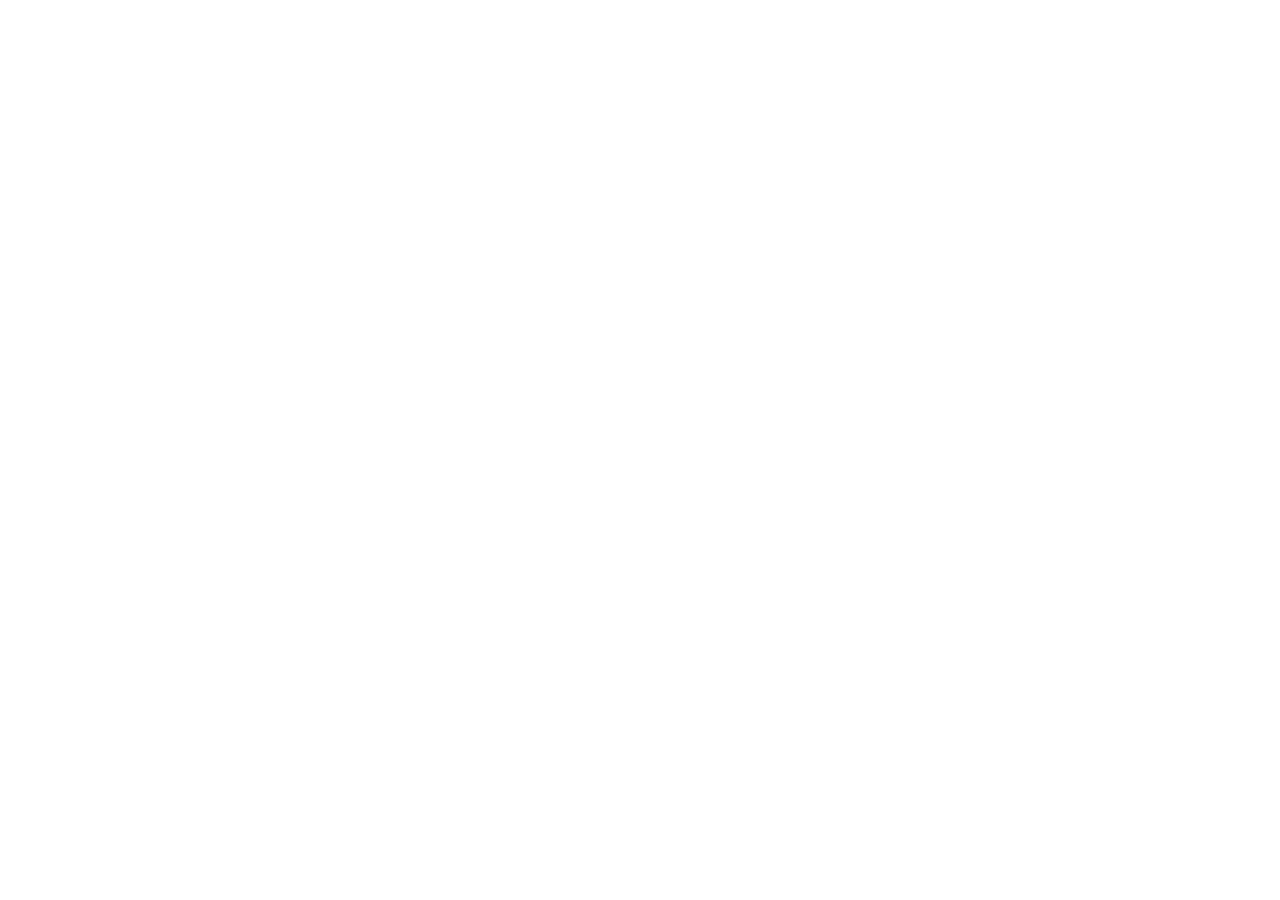
==== index.html @ 7e47c990 "vers initiala a proiectului" ====
<!doctype html>
<html lang="en">
  <head>
    <meta charset="UTF-8" />
    <link rel="icon" type="image/svg+xml" href="/vite.svg" />
    <meta name="viewport" content="width=device-width, initial-scale=1.0" />
    <title>Modern Coffee Shop Portfolio Website</title>
    <meta property="og:image" content="https://bolt.new/static/og_default.png">
    <meta name="twitter:card" content="summary_large_image">
    <meta name="twitter:image" content="https://bolt.new/static/og_default.png">
</head>
  <body>
    <div id="app"></div>
    <script type="module" src="/main.js"></script>
  </body>
</html>
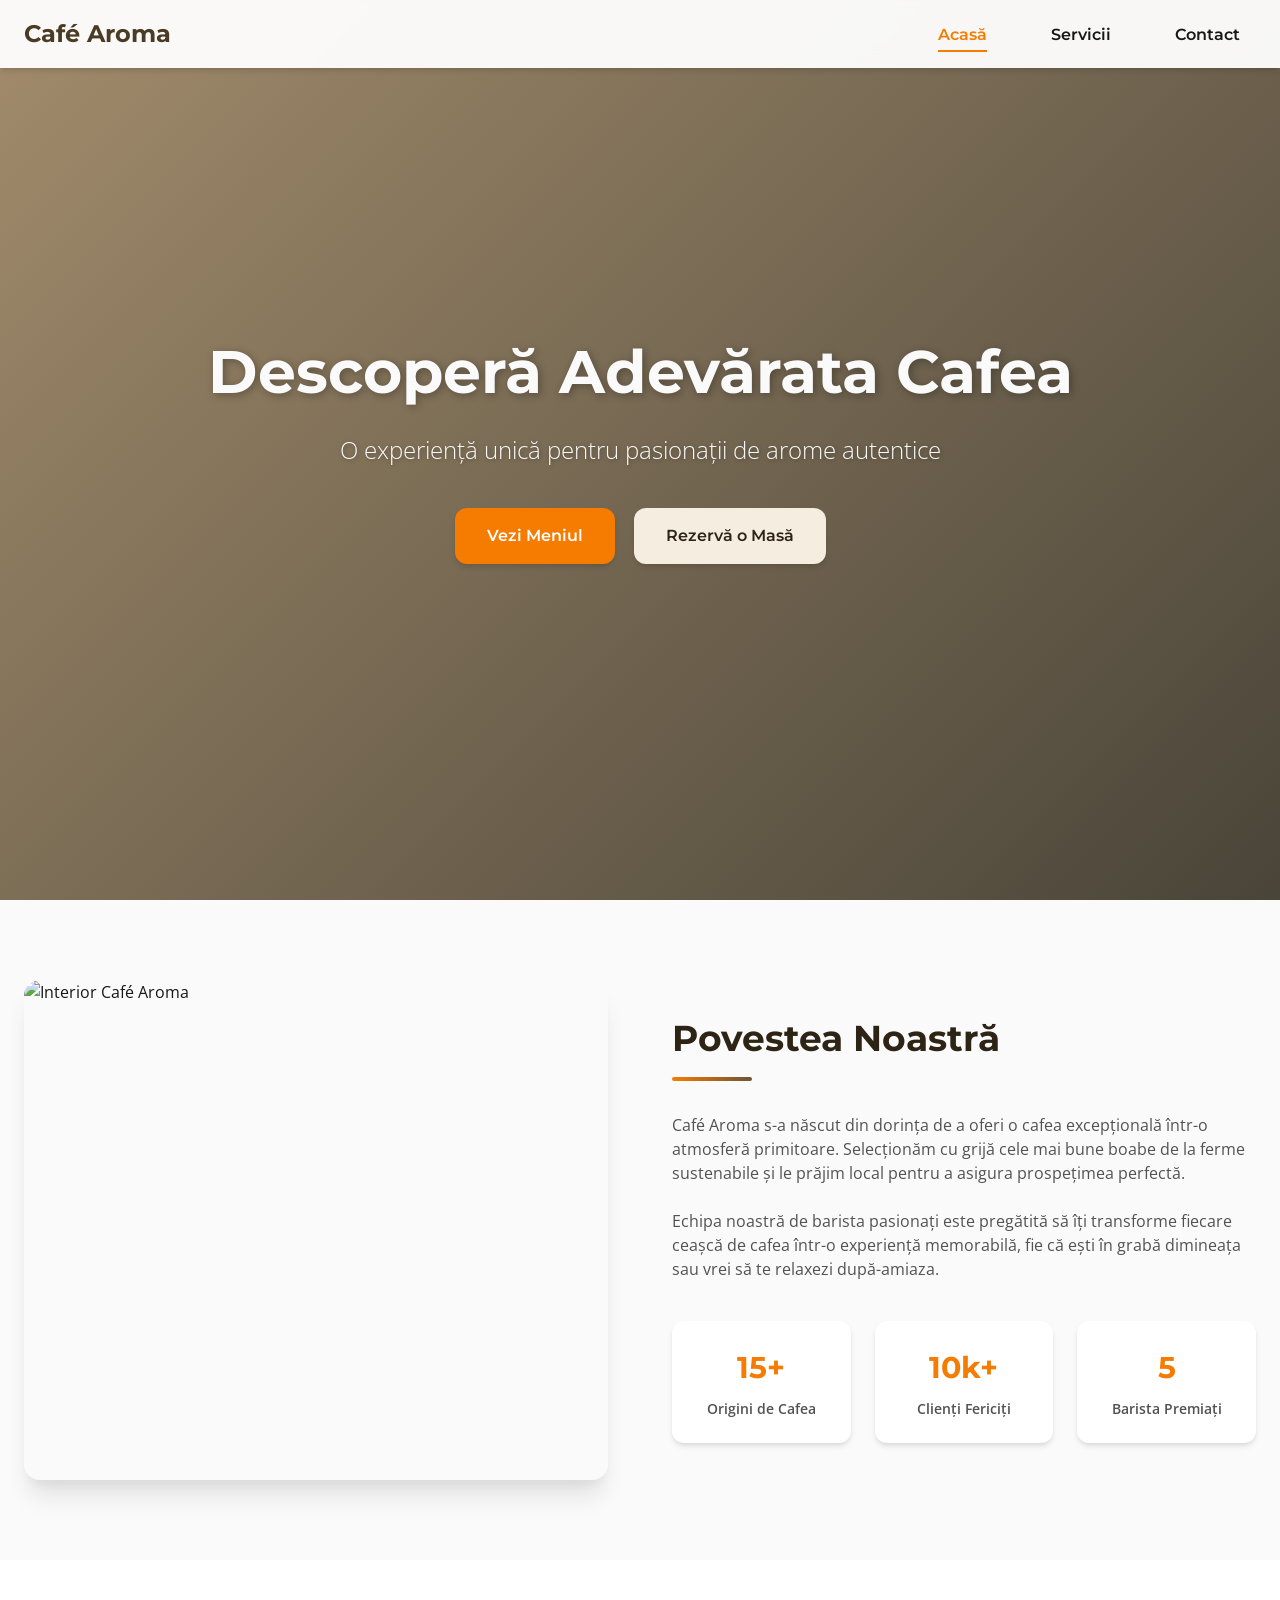
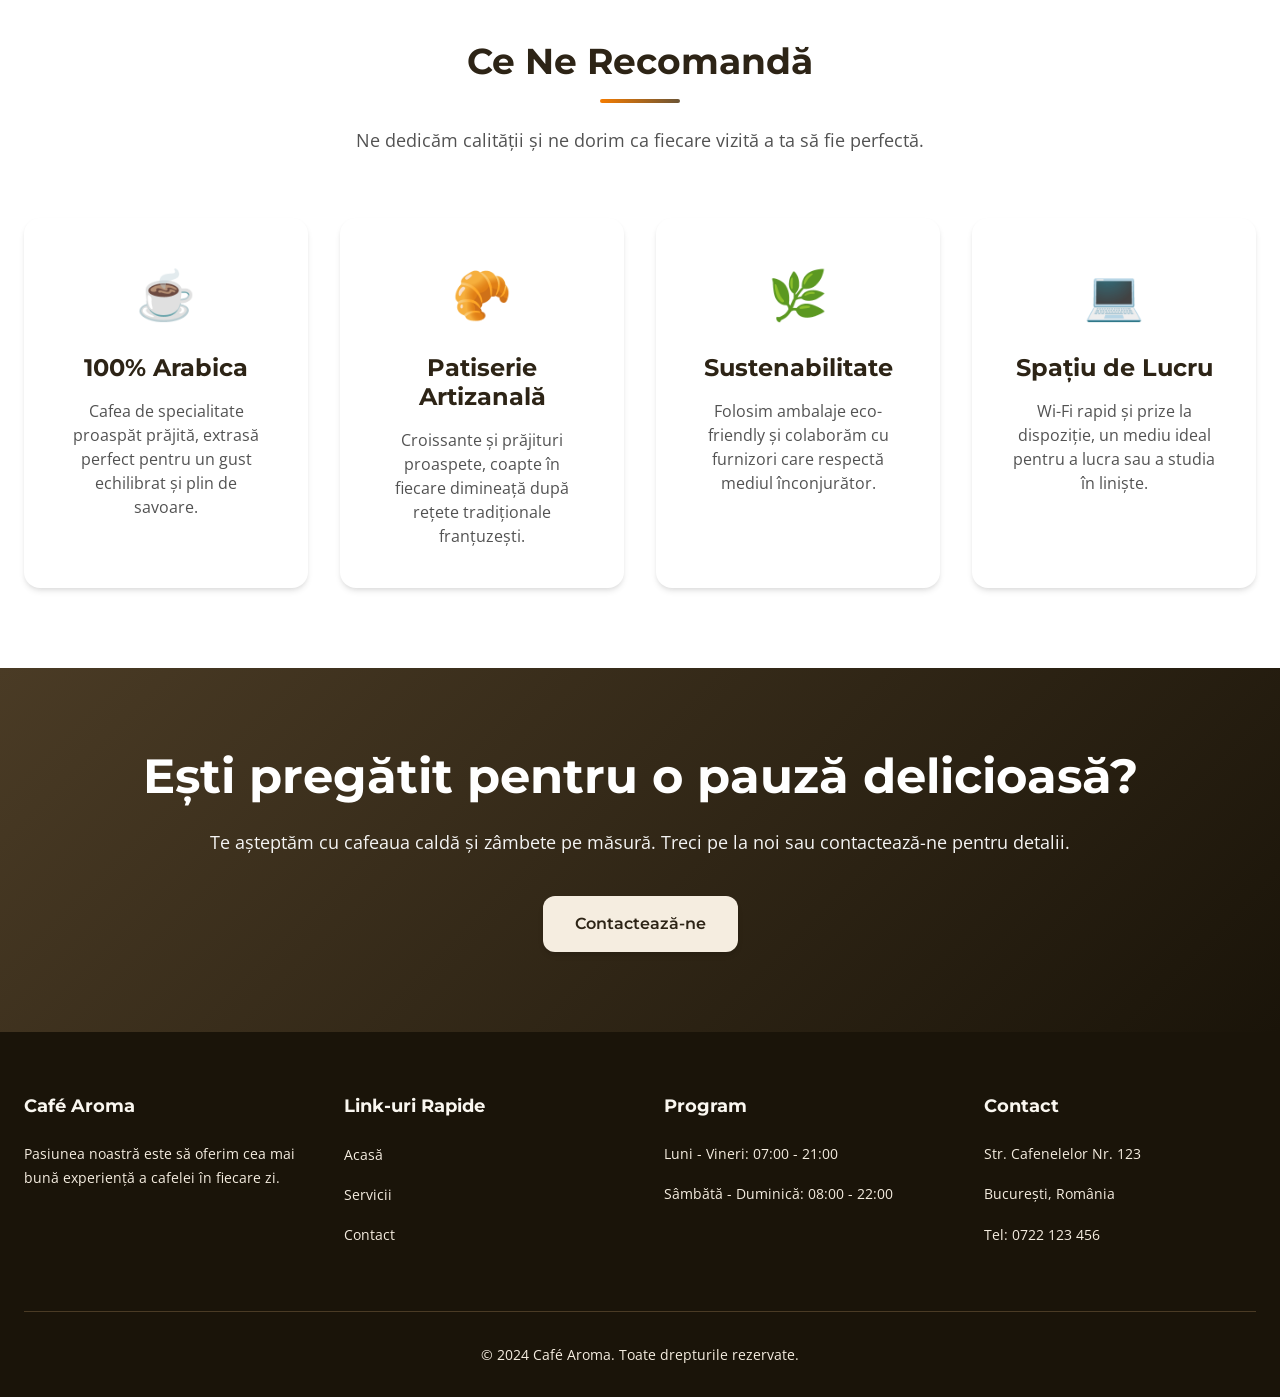
==== commit 54c153a0: "Update pages: use relative paths, add SVG icons Replace the previous index with a static Romanian ho" ====
--- a/index.html
+++ b/index.html
@@ -1,16 +1,176 @@
-<!doctype html>
-<html lang="en">
-  <head>
-    <meta charset="UTF-8" />
-    <link rel="icon" type="image/svg+xml" href="/vite.svg" />
-    <meta name="viewport" content="width=device-width, initial-scale=1.0" />
-    <title>Modern Coffee Shop Portfolio Website</title>
-    <meta property="og:image" content="https://bolt.new/static/og_default.png">
-    <meta name="twitter:card" content="summary_large_image">
-    <meta name="twitter:image" content="https://bolt.new/static/og_default.png">
+<!DOCTYPE html>
+<html lang="ro">
+<head>
+    <meta charset="UTF-8">
+    <meta name="viewport" content="width=device-width, initial-scale=1.0">
+    <meta name="description" content="Café Aroma - O experiență unică pentru pasionații de cafea de specialitate. Descoperă arome autentice într-o atmosferă relaxantă.">
+    <meta property="og:title" content="Acasă - Café Aroma">
+    <meta property="og:description" content="Descoperă cea mai bună cafea de specialitate la Café Aroma.">
+    <meta property="og:image" content="https://images.pexels.com/photos/302899/pexels-photo-302899.jpeg">
+    <meta property="og:type" content="website">
+
+    <title>Acasă - Café Aroma</title>
+
+    <link rel="preconnect" href="https://fonts.googleapis.com">
+    <link rel="preconnect" href="https://fonts.gstatic.com" crossorigin>
+    <link href="https://fonts.googleapis.com/css2?family=Montserrat:wght@400;600;700&family=Open+Sans:wght@300;400;600&display=swap" rel="stylesheet">
+
+    <link rel="stylesheet" href="./css/variables.css">
+    <link rel="stylesheet" href="./css/main.css">
+    <link rel="stylesheet" href="./css/responsive.css">
 </head>
-  <body>
-    <div id="app"></div>
-    <script type="module" src="/main.js"></script>
-  </body>
-</html>
+<body>
+    <nav class="navbar" id="navbar">
+        <div class="nav-container">
+            <a href="index.html" class="nav-logo">Café Aroma</a>
+
+            <button class="mobile-menu-toggle" id="mobileMenuToggle" aria-label="Toggle menu">
+                <span></span>
+                <span></span>
+                <span></span>
+            </button>
+
+            <ul class="nav-menu" id="navMenu">
+                <li class="nav-item">
+                    <a href="index.html" class="nav-link active">Acasă</a>
+                </li>
+                <li class="nav-item">
+                    <a href="services.html" class="nav-link">Servicii</a>
+                </li>
+                <li class="nav-item">
+                    <a href="contact.html" class="nav-link">Contact</a>
+                </li>
+            </ul>
+        </div>
+    </nav>
+
+    <div class="drawer-overlay" id="drawerOverlay"></div>
+
+    <section class="hero">
+        <div class="hero-overlay"></div>
+        <div class="hero-content">
+            <h1>Descoperă Adevărata Cafea</h1>
+            <p class="hero-subtitle">O experiență unică pentru pasionații de arome autentice</p>
+            <div>
+                <a href="services.html" class="btn btn-primary" style="margin-right: 15px;">Vezi Meniul</a>
+                <a href="contact.html" class="btn btn-secondary">Rezervă o Masă</a>
+            </div>
+        </div>
+    </section>
+
+    <section class="section about-section fade-in-element">
+        <div class="container">
+            <div class="about-grid">
+                <div class="about-image">
+                    <img src="https://images.pexels.com/photos/2059/restaurant-people-alcohol-bar.jpg" 
+                         alt="Interior Café Aroma" 
+                         loading="lazy">
+                </div>
+                <div class="about-content">
+                    <h2 style="color: var(--color-primary-800); margin-bottom: var(--spacing-2);">Povestea Noastră</h2>
+                    <div class="section-divider" style="margin: 0 0 var(--spacing-4) 0;"></div>
+                    <p>Café Aroma s-a născut din dorința de a oferi o cafea excepțională într-o atmosferă primitoare. Selecționăm cu grijă cele mai bune boabe de la ferme sustenabile și le prăjim local pentru a asigura prospețimea perfectă.</p>
+                    <p>Echipa noastră de barista pasionați este pregătită să îți transforme fiecare ceașcă de cafea într-o experiență memorabilă, fie că ești în grabă dimineața sau vrei să te relaxezi după-amiaza.</p>
+                    
+                    <div class="stats-grid">
+                        <div class="stat-item">
+                            <span class="stat-number">15+</span>
+                            <span class="stat-label">Origini de Cafea</span>
+                        </div>
+                        <div class="stat-item">
+                            <span class="stat-number">10k+</span>
+                            <span class="stat-label">Clienți Fericiți</span>
+                        </div>
+                        <div class="stat-item">
+                            <span class="stat-number">5</span>
+                            <span class="stat-label">Barista Premiați</span>
+                        </div>
+                    </div>
+                </div>
+            </div>
+        </div>
+    </section>
+
+    <section class="section fade-in-element">
+        <div class="container">
+            <div class="section-header">
+                <h2>Ce Ne Recomandă</h2>
+                <div class="section-divider"></div>
+                <p class="section-description">Ne dedicăm calității și ne dorim ca fiecare vizită a ta să fie perfectă.</p>
+            </div>
+
+            <div class="features-grid">
+                <div class="feature-card">
+                    <div class="feature-icon">☕</div>
+                    <h3>100% Arabica</h3>
+                    <p>Cafea de specialitate proaspăt prăjită, extrasă perfect pentru un gust echilibrat și plin de savoare.</p>
+                </div>
+                <div class="feature-card">
+                    <div class="feature-icon">🥐</div>
+                    <h3>Patiserie Artizanală</h3>
+                    <p>Croissante și prăjituri proaspete, coapte în fiecare dimineață după rețete tradiționale franțuzești.</p>
+                </div>
+                <div class="feature-card">
+                    <div class="feature-icon">🌿</div>
+                    <h3>Sustenabilitate</h3>
+                    <p>Folosim ambalaje eco-friendly și colaborăm cu furnizori care respectă mediul înconjurător.</p>
+                </div>
+                <div class="feature-card">
+                    <div class="feature-icon">💻</div>
+                    <h3>Spațiu de Lucru</h3>
+                    <p>Wi-Fi rapid și prize la dispoziție, un mediu ideal pentru a lucra sau a studia în liniște.</p>
+                </div>
+            </div>
+        </div>
+    </section>
+
+    <section class="section cta-section fade-in-element">
+        <div class="container">
+            <div class="cta-content">
+                <h2>Ești pregătit pentru o pauză delicioasă?</h2>
+                <p>Te așteptăm cu cafeaua caldă și zâmbete pe măsură. Treci pe la noi sau contactează-ne pentru detalii.</p>
+                <a href="contact.html" class="btn btn-secondary">Contactează-ne</a>
+            </div>
+        </div>
+    </section>
+
+    <footer class="footer">
+        <div class="container">
+            <div class="footer-grid">
+                <div class="footer-col">
+                    <h3>Café Aroma</h3>
+                    <p>Pasiunea noastră este să oferim cea mai bună experiență a cafelei în fiecare zi.</p>
+                </div>
+
+                <div class="footer-col">
+                    <h3>Link-uri Rapide</h3>
+                    <ul>
+                        <li><a href="index.html">Acasă</a></li>
+                        <li><a href="services.html">Servicii</a></li>
+                        <li><a href="contact.html">Contact</a></li>
+                    </ul>
+                </div>
+
+                <div class="footer-col">
+                    <h3>Program</h3>
+                    <p>Luni - Vineri: 07:00 - 21:00</p>
+                    <p>Sâmbătă - Duminică: 08:00 - 22:00</p>
+                </div>
+
+                <div class="footer-col">
+                    <h3>Contact</h3>
+                    <p>Str. Cafenelelor Nr. 123</p>
+                    <p>București, România</p>
+                    <p>Tel: 0722 123 456</p>
+                </div>
+            </div>
+
+            <div class="footer-bottom">
+                <p>&copy; 2024 Café Aroma. Toate drepturile rezervate.</p>
+            </div>
+        </div>
+    </footer>
+
+    <script src="./js/main.js"></script>
+</body>
+</html>
--- a/css/variables.css
+++ b/css/variables.css
@@ -0,0 +1,188 @@
+/* ===================================
+   CSS Variables - Design System
+   =================================== */
+
+:root {
+  /* Primary Color Ramp - Coffee Brown */
+  --color-primary-50: #faf8f5;
+  --color-primary-100: #f0ebe1;
+  --color-primary-200: #e0d4bc;
+  --color-primary-300: #d0bd97;
+  --color-primary-400: #b39968;
+  --color-primary-500: #8b6f47;
+  --color-primary-600: #6b5435;
+  --color-primary-700: #4a3b25;
+  --color-primary-800: #2d2416;
+  --color-primary-900: #1a1409;
+
+  /* Secondary Color Ramp - Cream */
+  --color-secondary-50: #fdfcfa;
+  --color-secondary-100: #faf7f0;
+  --color-secondary-200: #f5ede0;
+  --color-secondary-300: #ede3d1;
+  --color-secondary-400: #e3d5bc;
+  --color-secondary-500: #d4c1a0;
+  --color-secondary-600: #bfa880;
+  --color-secondary-700: #9d8762;
+  --color-secondary-800: #7a6749;
+  --color-secondary-900: #4d4230;
+
+  /* Accent Color Ramp - Warm Orange */
+  --color-accent-50: #fff8f0;
+  --color-accent-100: #ffefd9;
+  --color-accent-200: #ffd9a8;
+  --color-accent-300: #ffbc70;
+  --color-accent-400: #ff9e3d;
+  --color-accent-500: #f57c00;
+  --color-accent-600: #d66800;
+  --color-accent-700: #b35400;
+  --color-accent-800: #8a4100;
+  --color-accent-900: #5c2b00;
+
+  /* Success Color Ramp */
+  --color-success-50: #f0fdf4;
+  --color-success-100: #dcfce7;
+  --color-success-200: #bbf7d0;
+  --color-success-300: #86efac;
+  --color-success-400: #4ade80;
+  --color-success-500: #22c55e;
+  --color-success-600: #16a34a;
+  --color-success-700: #15803d;
+  --color-success-800: #166534;
+  --color-success-900: #14532d;
+
+  /* Warning Color Ramp */
+  --color-warning-50: #fffbeb;
+  --color-warning-100: #fef3c7;
+  --color-warning-200: #fde68a;
+  --color-warning-300: #fcd34d;
+  --color-warning-400: #fbbf24;
+  --color-warning-500: #f59e0b;
+  --color-warning-600: #d97706;
+  --color-warning-700: #b45309;
+  --color-warning-800: #92400e;
+  --color-warning-900: #78350f;
+
+  /* Error Color Ramp */
+  --color-error-50: #fef2f2;
+  --color-error-100: #fee2e2;
+  --color-error-200: #fecaca;
+  --color-error-300: #fca5a5;
+  --color-error-400: #f87171;
+  --color-error-500: #ef4444;
+  --color-error-600: #dc2626;
+  --color-error-700: #b91c1c;
+  --color-error-800: #991b1b;
+  --color-error-900: #7f1d1d;
+
+  /* Neutral Color Ramp */
+  --color-neutral-50: #fafafa;
+  --color-neutral-100: #f5f5f5;
+  --color-neutral-200: #e5e5e5;
+  --color-neutral-300: #d4d4d4;
+  --color-neutral-400: #a3a3a3;
+  --color-neutral-500: #737373;
+  --color-neutral-600: #525252;
+  --color-neutral-700: #404040;
+  --color-neutral-800: #262626;
+  --color-neutral-900: #171717;
+
+  /* Semantic Colors */
+  --color-text-primary: var(--color-neutral-900);
+  --color-text-secondary: var(--color-neutral-600);
+  --color-text-muted: var(--color-neutral-500);
+  --color-text-inverse: var(--color-neutral-50);
+
+  --color-bg-primary: #ffffff;
+  --color-bg-secondary: var(--color-neutral-50);
+  --color-bg-tertiary: var(--color-neutral-100);
+  --color-bg-dark: var(--color-primary-900);
+
+  --color-border-light: var(--color-neutral-200);
+  --color-border-medium: var(--color-neutral-300);
+  --color-border-dark: var(--color-neutral-400);
+
+  /* Typography */
+  --font-family-heading: 'Montserrat', -apple-system, BlinkMacSystemFont, 'Segoe UI', sans-serif;
+  --font-family-body: 'Open Sans', -apple-system, BlinkMacSystemFont, 'Segoe UI', sans-serif;
+
+  --font-size-xs: 0.75rem;      /* 12px */
+  --font-size-sm: 0.875rem;     /* 14px */
+  --font-size-base: 1rem;       /* 16px */
+  --font-size-lg: 1.125rem;     /* 18px */
+  --font-size-xl: 1.25rem;      /* 20px */
+  --font-size-2xl: 1.5rem;      /* 24px */
+  --font-size-3xl: 1.875rem;    /* 30px */
+  --font-size-4xl: 2.25rem;     /* 36px */
+  --font-size-5xl: 3rem;        /* 48px */
+  --font-size-6xl: 3.75rem;     /* 60px */
+
+  --font-weight-light: 300;
+  --font-weight-normal: 400;
+  --font-weight-semibold: 600;
+  --font-weight-bold: 700;
+
+  --line-height-tight: 1.2;
+  --line-height-heading: 1.2;
+  --line-height-body: 1.5;
+  --line-height-relaxed: 1.75;
+
+  /* Spacing System (8px base) */
+  --spacing-0: 0;
+  --spacing-1: 0.5rem;    /* 8px */
+  --spacing-2: 1rem;      /* 16px */
+  --spacing-3: 1.5rem;    /* 24px */
+  --spacing-4: 2rem;      /* 32px */
+  --spacing-5: 2.5rem;    /* 40px */
+  --spacing-6: 3rem;      /* 48px */
+  --spacing-7: 3.5rem;    /* 56px */
+  --spacing-8: 4rem;      /* 64px */
+  --spacing-9: 4.5rem;    /* 72px */
+  --spacing-10: 5rem;     /* 80px */
+  --spacing-12: 6rem;     /* 96px */
+  --spacing-16: 8rem;     /* 128px */
+  --spacing-20: 10rem;    /* 160px */
+
+  /* Border Radius */
+  --radius-sm: 0.25rem;   /* 4px */
+  --radius-md: 0.5rem;    /* 8px */
+  --radius-lg: 0.75rem;   /* 12px */
+  --radius-xl: 1rem;      /* 16px */
+  --radius-2xl: 1.5rem;   /* 24px */
+  --radius-full: 9999px;
+
+  /* Shadows */
+  --shadow-sm: 0 1px 2px 0 rgba(0, 0, 0, 0.05);
+  --shadow-md: 0 4px 6px -1px rgba(0, 0, 0, 0.1), 0 2px 4px -1px rgba(0, 0, 0, 0.06);
+  --shadow-lg: 0 10px 15px -3px rgba(0, 0, 0, 0.1), 0 4px 6px -2px rgba(0, 0, 0, 0.05);
+  --shadow-xl: 0 20px 25px -5px rgba(0, 0, 0, 0.1), 0 10px 10px -5px rgba(0, 0, 0, 0.04);
+  --shadow-2xl: 0 25px 50px -12px rgba(0, 0, 0, 0.25);
+
+  /* Transitions */
+  --transition-fast: 150ms ease-in-out;
+  --transition-base: 250ms ease-in-out;
+  --transition-slow: 350ms ease-in-out;
+
+  /* Z-Index Scale */
+  --z-index-dropdown: 1000;
+  --z-index-sticky: 1020;
+  --z-index-fixed: 1030;
+  --z-index-modal-backdrop: 1040;
+  --z-index-modal: 1050;
+  --z-index-popover: 1060;
+  --z-index-tooltip: 1070;
+
+  /* Container Max Widths */
+  --container-sm: 640px;
+  --container-md: 768px;
+  --container-lg: 1024px;
+  --container-xl: 1280px;
+  --container-2xl: 1536px;
+
+  /* Breakpoints (for reference in media queries) */
+  --breakpoint-sm: 640px;
+  --breakpoint-md: 768px;
+  --breakpoint-lg: 1024px;
+  --breakpoint-xl: 1280px;
+  --breakpoint-2xl: 1536px;
+}
--- a/css/main.css
+++ b/css/main.css
@@ -0,0 +1,943 @@
+/* ===================================
+   Main Stylesheet - Café Aroma
+   =================================== */
+
+/* Reset & Base Styles */
+* {
+  margin: 0;
+  padding: 0;
+  box-sizing: border-box;
+}
+
+html {
+  scroll-behavior: smooth;
+}
+
+body {
+  font-family: var(--font-family-body);
+  font-size: var(--font-size-base);
+  line-height: var(--line-height-body);
+  color: var(--color-text-primary);
+  background-color: var(--color-bg-primary);
+  -webkit-font-smoothing: antialiased;
+  -moz-osx-font-smoothing: grayscale;
+}
+
+/* Typography */
+h1, h2, h3, h4, h5, h6 {
+  font-family: var(--font-family-heading);
+  line-height: var(--line-height-heading);
+  font-weight: var(--font-weight-bold);
+  margin-bottom: var(--spacing-2);
+}
+
+h1 {
+  font-size: var(--font-size-5xl);
+}
+
+h2 {
+  font-size: var(--font-size-4xl);
+}
+
+h3 {
+  font-size: var(--font-size-2xl);
+}
+
+p {
+  margin-bottom: var(--spacing-2);
+}
+
+a {
+  color: var(--color-primary-600);
+  text-decoration: none;
+  transition: color var(--transition-base);
+}
+
+a:hover {
+  color: var(--color-primary-700);
+}
+
+img {
+  max-width: 100%;
+  height: auto;
+  display: block;
+}
+
+/* Container */
+.container {
+  width: 100%;
+  max-width: var(--container-xl);
+  margin: 0 auto;
+  padding: 0 var(--spacing-3);
+}
+
+/* Navigation */
+.navbar {
+  position: fixed;
+  top: 0;
+  left: 0;
+  right: 0;
+  background-color: rgba(255, 255, 255, 0.95);
+  backdrop-filter: blur(10px);
+  -webkit-backdrop-filter: blur(10px);
+  box-shadow: var(--shadow-md);
+  z-index: var(--z-index-sticky);
+  transition: all var(--transition-base);
+}
+
+.nav-container {
+  max-width: var(--container-xl);
+  margin: 0 auto;
+  padding: var(--spacing-2) var(--spacing-3);
+  display: flex;
+  justify-content: space-between;
+  align-items: center;
+}
+
+.nav-logo {
+  font-family: var(--font-family-heading);
+  font-size: var(--font-size-2xl);
+  font-weight: var(--font-weight-bold);
+  color: var(--color-primary-700);
+  transition: color var(--transition-base);
+}
+
+.nav-logo:hover {
+  color: var(--color-accent-500);
+}
+
+.nav-menu {
+  display: flex;
+  list-style: none;
+  gap: var(--spacing-4);
+  align-items: center;
+}
+
+.nav-link {
+  font-family: var(--font-family-heading);
+  font-weight: var(--font-weight-semibold);
+  font-size: var(--font-size-base);
+  color: var(--color-text-primary);
+  padding: var(--spacing-1) var(--spacing-2);
+  border-radius: var(--radius-md);
+  transition: all var(--transition-base);
+  position: relative;
+}
+
+.nav-link:hover {
+  color: var(--color-accent-500);
+  background-color: var(--color-secondary-100);
+}
+
+.nav-link.active {
+  color: var(--color-accent-500);
+}
+
+.nav-link.active::after {
+  content: '';
+  position: absolute;
+  bottom: 0;
+  left: var(--spacing-2);
+  right: var(--spacing-2);
+  height: 2px;
+  background-color: var(--color-accent-500);
+}
+
+/* Mobile Menu Toggle */
+.mobile-menu-toggle {
+  display: none;
+  flex-direction: column;
+  gap: 5px;
+  background: none;
+  border: none;
+  cursor: pointer;
+  padding: var(--spacing-1);
+  z-index: var(--z-index-modal);
+}
+
+.mobile-menu-toggle span {
+  display: block;
+  width: 25px;
+  height: 3px;
+  background-color: var(--color-primary-700);
+  border-radius: var(--radius-sm);
+  transition: all var(--transition-base);
+}
+
+.mobile-menu-toggle.active span:nth-child(1) {
+  transform: rotate(45deg) translate(8px, 8px);
+}
+
+.mobile-menu-toggle.active span:nth-child(2) {
+  opacity: 0;
+}
+
+.mobile-menu-toggle.active span:nth-child(3) {
+  transform: rotate(-45deg) translate(7px, -7px);
+}
+
+/* Drawer Overlay */
+.drawer-overlay {
+  position: fixed;
+  top: 0;
+  left: 0;
+  right: 0;
+  bottom: 0;
+  background-color: rgba(0, 0, 0, 0.5);
+  opacity: 0;
+  visibility: hidden;
+  transition: all var(--transition-base);
+  z-index: calc(var(--z-index-modal) - 1);
+}
+
+.drawer-overlay.active {
+  opacity: 1;
+  visibility: visible;
+}
+
+/* Hero Section */
+.hero {
+  position: relative;
+  height: 100vh;
+  min-height: 600px;
+  display: flex;
+  align-items: center;
+  justify-content: center;
+  background-image: url('https://images.pexels.com/photos/302899/pexels-photo-302899.jpeg');
+  background-size: cover;
+  background-position: center;
+  background-attachment: fixed;
+}
+
+.hero-overlay {
+  position: absolute;
+  top: 0;
+  left: 0;
+  right: 0;
+  bottom: 0;
+  background: linear-gradient(
+    135deg,
+    rgba(139, 111, 71, 0.8) 0%,
+    rgba(42, 36, 22, 0.85) 100%
+  );
+}
+
+.hero-content {
+  position: relative;
+  z-index: 1;
+  text-align: center;
+  color: var(--color-text-inverse);
+  padding: var(--spacing-3);
+  animation: fadeInUp 1s ease-out;
+}
+
+.hero-content h1 {
+  font-size: clamp(var(--font-size-4xl), 6vw, var(--font-size-6xl));
+  margin-bottom: var(--spacing-3);
+  text-shadow: 2px 2px 8px rgba(0, 0, 0, 0.3);
+}
+
+.hero-subtitle {
+  font-size: clamp(var(--font-size-lg), 2.5vw, var(--font-size-2xl));
+  font-weight: var(--font-weight-light);
+  margin-bottom: var(--spacing-5);
+  text-shadow: 1px 1px 4px rgba(0, 0, 0, 0.3);
+}
+
+/* Page Header (for Services & Contact pages) */
+.page-header {
+  position: relative;
+  height: 40vh;
+  min-height: 300px;
+  display: flex;
+  align-items: center;
+  justify-content: center;
+  background-image: url('https://images.pexels.com/photos/1251175/pexels-photo-1251175.jpeg');
+  background-size: cover;
+  background-position: center;
+  margin-top: 72px;
+}
+
+.page-header-overlay {
+  position: absolute;
+  top: 0;
+  left: 0;
+  right: 0;
+  bottom: 0;
+  background: linear-gradient(
+    135deg,
+    rgba(139, 111, 71, 0.85) 0%,
+    rgba(42, 36, 22, 0.9) 100%
+  );
+}
+
+.page-header-content {
+  position: relative;
+  z-index: 1;
+  text-align: center;
+  color: var(--color-text-inverse);
+  padding: var(--spacing-3);
+}
+
+.page-header-content h1 {
+  font-size: clamp(var(--font-size-3xl), 5vw, var(--font-size-5xl));
+  margin-bottom: var(--spacing-2);
+  text-shadow: 2px 2px 8px rgba(0, 0, 0, 0.3);
+}
+
+.page-header-content p {
+  font-size: var(--font-size-lg);
+  font-weight: var(--font-weight-light);
+  text-shadow: 1px 1px 4px rgba(0, 0, 0, 0.3);
+}
+
+/* Buttons */
+.btn {
+  display: inline-block;
+  padding: var(--spacing-2) var(--spacing-4);
+  font-family: var(--font-family-heading);
+  font-size: var(--font-size-base);
+  font-weight: var(--font-weight-semibold);
+  text-align: center;
+  text-decoration: none;
+  border: none;
+  border-radius: var(--radius-lg);
+  cursor: pointer;
+  transition: all var(--transition-base);
+  box-shadow: var(--shadow-md);
+}
+
+.btn-primary {
+  background-color: var(--color-accent-500);
+  color: white;
+}
+
+.btn-primary:hover {
+  background-color: var(--color-accent-600);
+  transform: translateY(-2px);
+  box-shadow: var(--shadow-lg);
+}
+
+.btn-secondary {
+  background-color: var(--color-secondary-200);
+  color: var(--color-primary-800);
+}
+
+.btn-secondary:hover {
+  background-color: var(--color-secondary-300);
+  transform: translateY(-2px);
+  box-shadow: var(--shadow-lg);
+}
+
+/* Section */
+.section {
+  padding: var(--spacing-10) 0;
+}
+
+.section-header {
+  text-align: center;
+  margin-bottom: var(--spacing-8);
+}
+
+.section-header h2 {
+  color: var(--color-primary-800);
+  margin-bottom: var(--spacing-2);
+}
+
+.section-divider {
+  width: 80px;
+  height: 4px;
+  background: linear-gradient(
+    90deg,
+    var(--color-accent-500),
+    var(--color-primary-600)
+  );
+  margin: 0 auto var(--spacing-3);
+  border-radius: var(--radius-full);
+}
+
+.section-description {
+  font-size: var(--font-size-lg);
+  color: var(--color-text-secondary);
+  max-width: 600px;
+  margin: 0 auto;
+}
+
+/* About Section */
+.about-section {
+  background-color: var(--color-bg-secondary);
+}
+
+.about-grid {
+  display: grid;
+  grid-template-columns: 1fr 1fr;
+  gap: var(--spacing-8);
+  align-items: center;
+}
+
+.about-image img {
+  border-radius: var(--radius-xl);
+  box-shadow: var(--shadow-xl);
+  width: 100%;
+  height: 500px;
+  object-fit: cover;
+}
+
+.about-content h3 {
+  color: var(--color-primary-800);
+  margin-bottom: var(--spacing-3);
+}
+
+.about-content p {
+  color: var(--color-text-secondary);
+  margin-bottom: var(--spacing-3);
+}
+
+.stats-grid {
+  display: grid;
+  grid-template-columns: repeat(3, 1fr);
+  gap: var(--spacing-3);
+  margin-top: var(--spacing-5);
+}
+
+.stat-item {
+  text-align: center;
+  padding: var(--spacing-3);
+  background-color: white;
+  border-radius: var(--radius-lg);
+  box-shadow: var(--shadow-md);
+}
+
+.stat-number {
+  display: block;
+  font-family: var(--font-family-heading);
+  font-size: var(--font-size-3xl);
+  font-weight: var(--font-weight-bold);
+  color: var(--color-accent-500);
+  margin-bottom: var(--spacing-1);
+}
+
+.stat-label {
+  display: block;
+  font-size: var(--font-size-sm);
+  color: var(--color-text-secondary);
+  font-weight: var(--font-weight-semibold);
+}
+
+/* Features Section */
+.features-grid {
+  display: grid;
+  grid-template-columns: repeat(auto-fit, minmax(250px, 1fr));
+  gap: var(--spacing-4);
+}
+
+.feature-card {
+  background-color: white;
+  padding: var(--spacing-5);
+  border-radius: var(--radius-xl);
+  box-shadow: var(--shadow-md);
+  text-align: center;
+  transition: all var(--transition-base);
+}
+
+.feature-card:hover {
+  transform: translateY(-8px);
+  box-shadow: var(--shadow-xl);
+}
+
+.feature-icon {
+  font-size: var(--font-size-5xl);
+  margin-bottom: var(--spacing-3);
+}
+
+.feature-card h3 {
+  color: var(--color-primary-800);
+  margin-bottom: var(--spacing-2);
+}
+
+.feature-card p {
+  color: var(--color-text-secondary);
+  margin-bottom: 0;
+}
+
+/* Services Section */
+.services-grid {
+  display: grid;
+  gap: var(--spacing-6);
+}
+
+.service-card {
+  background-color: white;
+  border-radius: var(--radius-xl);
+  box-shadow: var(--shadow-lg);
+  overflow: hidden;
+  display: grid;
+  grid-template-columns: 400px 1fr;
+  transition: all var(--transition-base);
+}
+
+.service-card:hover {
+  transform: translateY(-4px);
+  box-shadow: var(--shadow-2xl);
+}
+
+.service-image {
+  height: 100%;
+  overflow: hidden;
+}
+
+.service-image img {
+  width: 100%;
+  height: 100%;
+  object-fit: cover;
+  transition: transform var(--transition-slow);
+}
+
+.service-card:hover .service-image img {
+  transform: scale(1.05);
+}
+
+.service-content {
+  padding: var(--spacing-5);
+}
+
+.service-content h3 {
+  color: var(--color-primary-800);
+  margin-bottom: var(--spacing-2);
+}
+
+.service-content p {
+  color: var(--color-text-secondary);
+  margin-bottom: var(--spacing-3);
+}
+
+.service-list {
+  list-style: none;
+  margin-top: var(--spacing-3);
+}
+
+.service-list li {
+  padding: var(--spacing-1) 0;
+  color: var(--color-text-secondary);
+  position: relative;
+  padding-left: var(--spacing-3);
+}
+
+.service-list li::before {
+  content: '✓';
+  position: absolute;
+  left: 0;
+  color: var(--color-accent-500);
+  font-weight: var(--font-weight-bold);
+}
+
+/* Pricing Section */
+.pricing-section {
+  background-color: var(--color-bg-secondary);
+}
+
+.pricing-grid {
+  display: grid;
+  grid-template-columns: repeat(auto-fit, minmax(300px, 1fr));
+  gap: var(--spacing-4);
+}
+
+.pricing-card {
+  background-color: white;
+  padding: var(--spacing-5);
+  border-radius: var(--radius-xl);
+  box-shadow: var(--shadow-lg);
+}
+
+.pricing-card h3 {
+  color: var(--color-primary-800);
+  text-align: center;
+  margin-bottom: var(--spacing-4);
+  padding-bottom: var(--spacing-2);
+  border-bottom: 2px solid var(--color-accent-500);
+}
+
+.price-list {
+  display: flex;
+  flex-direction: column;
+  gap: var(--spacing-2);
+}
+
+.price-item {
+  display: flex;
+  justify-content: space-between;
+  align-items: center;
+  padding: var(--spacing-2);
+  border-radius: var(--radius-md);
+  transition: background-color var(--transition-base);
+}
+
+.price-item:hover {
+  background-color: var(--color-secondary-100);
+}
+
+.price {
+  font-family: var(--font-family-heading);
+  font-weight: var(--font-weight-bold);
+  color: var(--color-accent-500);
+}
+
+/* Contact Section */
+.contact-grid {
+  display: grid;
+  grid-template-columns: 1.5fr 1fr;
+  gap: var(--spacing-8);
+}
+
+.contact-form-wrapper h2,
+.contact-info-wrapper h2 {
+  color: var(--color-primary-800);
+  margin-bottom: var(--spacing-2);
+}
+
+.form-description {
+  color: var(--color-text-secondary);
+  margin-bottom: var(--spacing-4);
+}
+
+/* Contact Form */
+.contact-form {
+  display: flex;
+  flex-direction: column;
+  gap: var(--spacing-3);
+}
+
+.form-group {
+  display: flex;
+  flex-direction: column;
+}
+
+.form-group label {
+  font-weight: var(--font-weight-semibold);
+  color: var(--color-text-primary);
+  margin-bottom: var(--spacing-1);
+  font-size: var(--font-size-sm);
+}
+
+.form-group input,
+.form-group select,
+.form-group textarea {
+  padding: var(--spacing-2);
+  border: 2px solid var(--color-border-light);
+  border-radius: var(--radius-md);
+  font-family: var(--font-family-body);
+  font-size: var(--font-size-base);
+  transition: all var(--transition-base);
+}
+
+.form-group input:focus,
+.form-group select:focus,
+.form-group textarea:focus {
+  outline: none;
+  border-color: var(--color-accent-500);
+  box-shadow: 0 0 0 3px rgba(245, 124, 0, 0.1);
+}
+
+.form-group input.error,
+.form-group select.error,
+.form-group textarea.error {
+  border-color: var(--color-error-500);
+}
+
+.error-message {
+  color: var(--color-error-600);
+  font-size: var(--font-size-sm);
+  margin-top: var(--spacing-1);
+  min-height: 20px;
+  display: block;
+}
+
+.btn-submit {
+  margin-top: var(--spacing-2);
+  width: 100%;
+}
+
+/* Contact Info */
+.contact-info-wrapper {
+  display: flex;
+  flex-direction: column;
+  gap: var(--spacing-3);
+}
+
+.contact-info-card {
+  background-color: var(--color-bg-secondary);
+  padding: var(--spacing-4);
+  border-radius: var(--radius-lg);
+  display: flex;
+  gap: var(--spacing-3);
+  transition: all var(--transition-base);
+}
+
+.contact-info-card:hover {
+  background-color: var(--color-secondary-200);
+  transform: translateX(4px);
+}
+
+.info-icon {
+  font-size: var(--font-size-3xl);
+  flex-shrink: 0;
+}
+
+.info-content h3 {
+  font-size: var(--font-size-lg);
+  color: var(--color-primary-800);
+  margin-bottom: var(--spacing-1);
+}
+
+.info-content p {
+  color: var(--color-text-secondary);
+  margin-bottom: var(--spacing-1);
+  font-size: var(--font-size-sm);
+}
+
+.info-content a {
+  color: var(--color-accent-500);
+  font-weight: var(--font-weight-semibold);
+}
+
+.info-content a:hover {
+  text-decoration: underline;
+}
+
+/* Social Links */
+.social-links {
+  margin-top: var(--spacing-2);
+}
+
+.social-links h3 {
+  font-size: var(--font-size-lg);
+  color: var(--color-primary-800);
+  margin-bottom: var(--spacing-2);
+}
+
+.social-icons {
+  display: flex;
+  gap: var(--spacing-2);
+}
+
+.social-icon {
+  display: flex;
+  align-items: center;
+  justify-content: center;
+  width: 50px;
+  height: 50px;
+  background-color: var(--color-primary-600);
+  color: white;
+  border-radius: var(--radius-full);
+  font-weight: var(--font-weight-bold);
+  transition: all var(--transition-base);
+}
+
+.social-icon:hover {
+  background-color: var(--color-accent-500);
+  transform: translateY(-4px);
+  box-shadow: var(--shadow-lg);
+}
+
+/* Map Section */
+.map-section {
+  padding: 0;
+}
+
+.map-placeholder {
+  position: relative;
+  height: 400px;
+  background-image: url('https://images.pexels.com/photos/2662116/pexels-photo-2662116.jpeg');
+  background-size: cover;
+  background-position: center;
+}
+
+.map-overlay {
+  position: absolute;
+  top: 0;
+  left: 0;
+  right: 0;
+  bottom: 0;
+  background-color: rgba(139, 111, 71, 0.85);
+  display: flex;
+  align-items: center;
+  justify-content: center;
+}
+
+.map-content {
+  text-align: center;
+  color: white;
+  padding: var(--spacing-3);
+}
+
+.map-content h3 {
+  font-size: var(--font-size-3xl);
+  margin-bottom: var(--spacing-2);
+  color: white;
+}
+
+.map-content p {
+  font-size: var(--font-size-lg);
+  margin-bottom: var(--spacing-4);
+}
+
+/* Toast Notification */
+.toast {
+  position: fixed;
+  bottom: -100px;
+  right: var(--spacing-3);
+  background-color: var(--color-success-600);
+  color: white;
+  padding: var(--spacing-3) var(--spacing-4);
+  border-radius: var(--radius-lg);
+  box-shadow: var(--shadow-xl);
+  display: flex;
+  align-items: center;
+  gap: var(--spacing-2);
+  z-index: var(--z-index-modal);
+  transition: all var(--transition-base);
+  min-width: 300px;
+  max-width: 500px;
+}
+
+.toast.show {
+  bottom: var(--spacing-3);
+}
+
+.toast-content {
+  display: flex;
+  align-items: center;
+  gap: var(--spacing-2);
+  flex: 1;
+}
+
+.toast-icon {
+  font-size: var(--font-size-2xl);
+  font-weight: var(--font-weight-bold);
+}
+
+.toast-message {
+  font-weight: var(--font-weight-semibold);
+}
+
+.toast-close {
+  background: none;
+  border: none;
+  color: white;
+  font-size: var(--font-size-2xl);
+  cursor: pointer;
+  padding: 0;
+  width: 30px;
+  height: 30px;
+  display: flex;
+  align-items: center;
+  justify-content: center;
+  border-radius: var(--radius-md);
+  transition: background-color var(--transition-base);
+}
+
+.toast-close:hover {
+  background-color: rgba(255, 255, 255, 0.2);
+}
+
+/* CTA Section */
+.cta-section {
+  background: linear-gradient(
+    135deg,
+    var(--color-primary-700),
+    var(--color-primary-900)
+  );
+  color: white;
+  text-align: center;
+}
+
+.cta-content h2 {
+  color: white;
+  font-size: clamp(var(--font-size-3xl), 4vw, var(--font-size-5xl));
+  margin-bottom: var(--spacing-3);
+}
+
+.cta-content p {
+  font-size: var(--font-size-lg);
+  margin-bottom: var(--spacing-5);
+  opacity: 0.95;
+}
+
+/* Footer */
+.footer {
+  background-color: var(--color-primary-900);
+  color: var(--color-secondary-200);
+  padding: var(--spacing-8) 0 var(--spacing-4);
+}
+
+.footer-grid {
+  display: grid;
+  grid-template-columns: repeat(auto-fit, minmax(250px, 1fr));
+  gap: var(--spacing-6);
+  margin-bottom: var(--spacing-6);
+}
+
+.footer-col h3 {
+  color: var(--color-secondary-100);
+  font-size: var(--font-size-lg);
+  margin-bottom: var(--spacing-3);
+}
+
+.footer-col p {
+  font-size: var(--font-size-sm);
+  line-height: var(--line-height-relaxed);
+  margin-bottom: var(--spacing-2);
+}
+
+.footer-col ul {
+  list-style: none;
+}
+
+.footer-col ul li {
+  margin-bottom: var(--spacing-2);
+}
+
+.footer-col a {
+  color: var(--color-secondary-200);
+  font-size: var(--font-size-sm);
+  transition: color var(--transition-base);
+}
+
+.footer-col a:hover {
+  color: var(--color-accent-400);
+}
+
+.footer-bottom {
+  padding-top: var(--spacing-4);
+  border-top: 1px solid var(--color-primary-700);
+  text-align: center;
+}
+
+.footer-bottom p {
+  font-size: var(--font-size-sm);
+  margin: 0;
+}
+
+/* Scroll Animations */
+.fade-in-element {
+  opacity: 0;
+  transform: translateY(30px);
+  transition: all 0.8s ease-out;
+}
+
+.fade-in-element.visible {
+  opacity: 1;
+  transform: translateY(0);
+}
+
+/* Keyframe Animations */
+@keyframes fadeInUp {
+  from {
+    opacity: 0;
+    transform: translateY(30px);
+  }
+  to {
+    opacity: 1;
+    transform: translateY(0);
+  }
+}
--- a/css/responsive.css
+++ b/css/responsive.css
@@ -0,0 +1,428 @@
+/* ===================================
+   Responsive Styles
+   =================================== */
+
+/* Tablet and Below (1024px) */
+@media (max-width: 1024px) {
+  /* Service Cards */
+  .service-card {
+    grid-template-columns: 1fr;
+  }
+
+  .service-image {
+    height: 300px;
+  }
+
+  /* About Grid */
+  .about-grid {
+    gap: var(--spacing-6);
+  }
+
+  /* Contact Grid */
+  .contact-grid {
+    grid-template-columns: 1fr;
+    gap: var(--spacing-6);
+  }
+}
+
+/* Mobile and Below (768px) */
+@media (max-width: 768px) {
+  /* Typography */
+  h2 {
+    font-size: var(--font-size-3xl);
+  }
+
+  h3 {
+    font-size: var(--font-size-xl);
+  }
+
+  /* Navigation */
+  .nav-menu {
+    position: fixed;
+    top: 0;
+    right: -100%;
+    width: 280px;
+    height: 100vh;
+    background-color: white;
+    flex-direction: column;
+    padding: var(--spacing-10) var(--spacing-4) var(--spacing-4);
+    box-shadow: var(--shadow-2xl);
+    transition: right var(--transition-base);
+    z-index: var(--z-index-modal);
+    align-items: flex-start;
+    gap: var(--spacing-2);
+  }
+
+  .nav-menu.active {
+    right: 0;
+  }
+
+  .nav-link {
+    width: 100%;
+    padding: var(--spacing-2);
+    font-size: var(--font-size-lg);
+  }
+
+  .mobile-menu-toggle {
+    display: flex;
+  }
+
+  /* Hero Section */
+  .hero {
+    min-height: 500px;
+    background-attachment: scroll;
+  }
+
+  .hero-content h1 {
+    font-size: var(--font-size-3xl);
+  }
+
+  .hero-subtitle {
+    font-size: var(--font-size-lg);
+  }
+
+  /* About Section */
+  .about-grid {
+    grid-template-columns: 1fr;
+    gap: var(--spacing-4);
+  }
+
+  .about-image img {
+    height: 350px;
+  }
+
+  .stats-grid {
+    grid-template-columns: 1fr;
+    gap: var(--spacing-2);
+  }
+
+  /* Features Grid */
+  .features-grid {
+    grid-template-columns: 1fr;
+  }
+
+  /* Section Spacing */
+  .section {
+    padding: var(--spacing-8) 0;
+  }
+
+  .section-header {
+    margin-bottom: var(--spacing-6);
+  }
+
+  /* Service Cards */
+  .service-card {
+    grid-template-columns: 1fr;
+  }
+
+  .service-image {
+    height: 250px;
+  }
+
+  .service-content {
+    padding: var(--spacing-4);
+  }
+
+  /* Pricing Grid */
+  .pricing-grid {
+    grid-template-columns: 1fr;
+  }
+
+  /* Footer */
+  .footer-grid {
+    grid-template-columns: 1fr;
+    gap: var(--spacing-4);
+  }
+
+  /* CTA Section */
+  .cta-content h2 {
+    font-size: var(--font-size-2xl);
+  }
+
+  .cta-content p {
+    font-size: var(--font-size-base);
+  }
+
+  /* Page Header */
+  .page-header {
+    min-height: 250px;
+  }
+
+  .page-header-content h1 {
+    font-size: var(--font-size-2xl);
+  }
+
+  .page-header-content p {
+    font-size: var(--font-size-base);
+  }
+
+  /* Toast */
+  .toast {
+    right: var(--spacing-2);
+    left: var(--spacing-2);
+    min-width: auto;
+  }
+
+  /* Contact Info */
+  .contact-info-card {
+    padding: var(--spacing-3);
+  }
+
+  .info-icon {
+    font-size: var(--font-size-2xl);
+  }
+}
+
+/* Small Mobile (480px) */
+@media (max-width: 480px) {
+  /* Container */
+  .container {
+    padding: 0 var(--spacing-2);
+  }
+
+  /* Navigation */
+  .nav-container {
+    padding: var(--spacing-2);
+  }
+
+  .nav-logo {
+    font-size: var(--font-size-xl);
+  }
+
+  .nav-menu {
+    width: 100%;
+    right: -100%;
+  }
+
+  /* Hero Section */
+  .hero {
+    min-height: 450px;
+  }
+
+  .hero-content h1 {
+    font-size: var(--font-size-2xl);
+  }
+
+  .hero-subtitle {
+    font-size: var(--font-size-base);
+    margin-bottom: var(--spacing-4);
+  }
+
+  /* Buttons */
+  .btn {
+    padding: var(--spacing-2) var(--spacing-3);
+    font-size: var(--font-size-sm);
+  }
+
+  /* Section */
+  .section {
+    padding: var(--spacing-6) 0;
+  }
+
+  .section-header h2 {
+    font-size: var(--font-size-2xl);
+  }
+
+  .section-description {
+    font-size: var(--font-size-base);
+  }
+
+  /* About Image */
+  .about-image img {
+    height: 300px;
+  }
+
+  /* Feature Cards */
+  .feature-card {
+    padding: var(--spacing-4);
+  }
+
+  .feature-icon {
+    font-size: var(--font-size-4xl);
+  }
+
+  /* Service Content */
+  .service-content {
+    padding: var(--spacing-3);
+  }
+
+  .service-content h3 {
+    font-size: var(--font-size-lg);
+  }
+
+  /* Pricing Cards */
+  .pricing-card {
+    padding: var(--spacing-4);
+  }
+
+  .pricing-card h3 {
+    font-size: var(--font-size-lg);
+  }
+
+  /* Map Section */
+  .map-placeholder {
+    height: 300px;
+  }
+
+  .map-content h3 {
+    font-size: var(--font-size-xl);
+  }
+
+  .map-content p {
+    font-size: var(--font-size-base);
+  }
+
+  /* Contact Form */
+  .form-group input,
+  .form-group select,
+  .form-group textarea {
+    font-size: var(--font-size-sm);
+  }
+
+  /* Toast */
+  .toast {
+    padding: var(--spacing-2) var(--spacing-3);
+    font-size: var(--font-size-sm);
+    min-width: auto;
+  }
+
+  .toast-icon {
+    font-size: var(--font-size-xl);
+  }
+
+  /* Footer */
+  .footer {
+    padding: var(--spacing-6) 0 var(--spacing-3);
+  }
+
+  .footer-col h3 {
+    font-size: var(--font-size-base);
+  }
+
+  .footer-col p,
+  .footer-col a {
+    font-size: var(--font-size-xs);
+  }
+
+  /* Stats */
+  .stat-number {
+    font-size: var(--font-size-2xl);
+  }
+
+  /* Page Header */
+  .page-header {
+    min-height: 200px;
+  }
+
+  .page-header-content h1 {
+    font-size: var(--font-size-xl);
+  }
+
+  .page-header-content p {
+    font-size: var(--font-size-sm);
+  }
+
+  /* Social Icons */
+  .social-icon {
+    width: 40px;
+    height: 40px;
+    font-size: var(--font-size-sm);
+  }
+}
+
+/* Landscape Phone Orientation */
+@media (max-height: 500px) and (orientation: landscape) {
+  .hero {
+    min-height: 400px;
+  }
+
+  .hero-content h1 {
+    font-size: var(--font-size-2xl);
+    margin-bottom: var(--spacing-2);
+  }
+
+  .hero-subtitle {
+    margin-bottom: var(--spacing-3);
+  }
+}
+
+/* Large Screens (1440px and above) */
+@media (min-width: 1440px) {
+  .container {
+    max-width: var(--container-2xl);
+  }
+
+  .hero-content h1 {
+    font-size: var(--font-size-6xl);
+  }
+
+  .hero-subtitle {
+    font-size: var(--font-size-2xl);
+  }
+
+  .section {
+    padding: var(--spacing-12) 0;
+  }
+}
+
+/* Print Styles */
+@media print {
+  .navbar,
+  .mobile-menu-toggle,
+  .drawer-overlay,
+  .btn,
+  .cta-section,
+  .toast,
+  .footer {
+    display: none;
+  }
+
+  .hero {
+    height: auto;
+    min-height: auto;
+    page-break-after: always;
+  }
+
+  .section {
+    page-break-inside: avoid;
+  }
+
+  body {
+    font-size: 12pt;
+    line-height: 1.5;
+  }
+
+  a {
+    text-decoration: underline;
+  }
+}
+
+/* Reduced Motion Preference */
+@media (prefers-reduced-motion: reduce) {
+  *,
+  *::before,
+  *::after {
+    animation-duration: 0.01ms !important;
+    animation-iteration-count: 1 !important;
+    transition-duration: 0.01ms !important;
+    scroll-behavior: auto !important;
+  }
+
+  .fade-in-element {
+    opacity: 1;
+    transform: none;
+  }
+}
+
+/* High Contrast Mode */
+@media (prefers-contrast: high) {
+  .btn {
+    border: 2px solid currentColor;
+  }
+
+  .nav-link:focus,
+  .btn:focus {
+    outline: 3px solid currentColor;
+    outline-offset: 2px;
+  }
+}
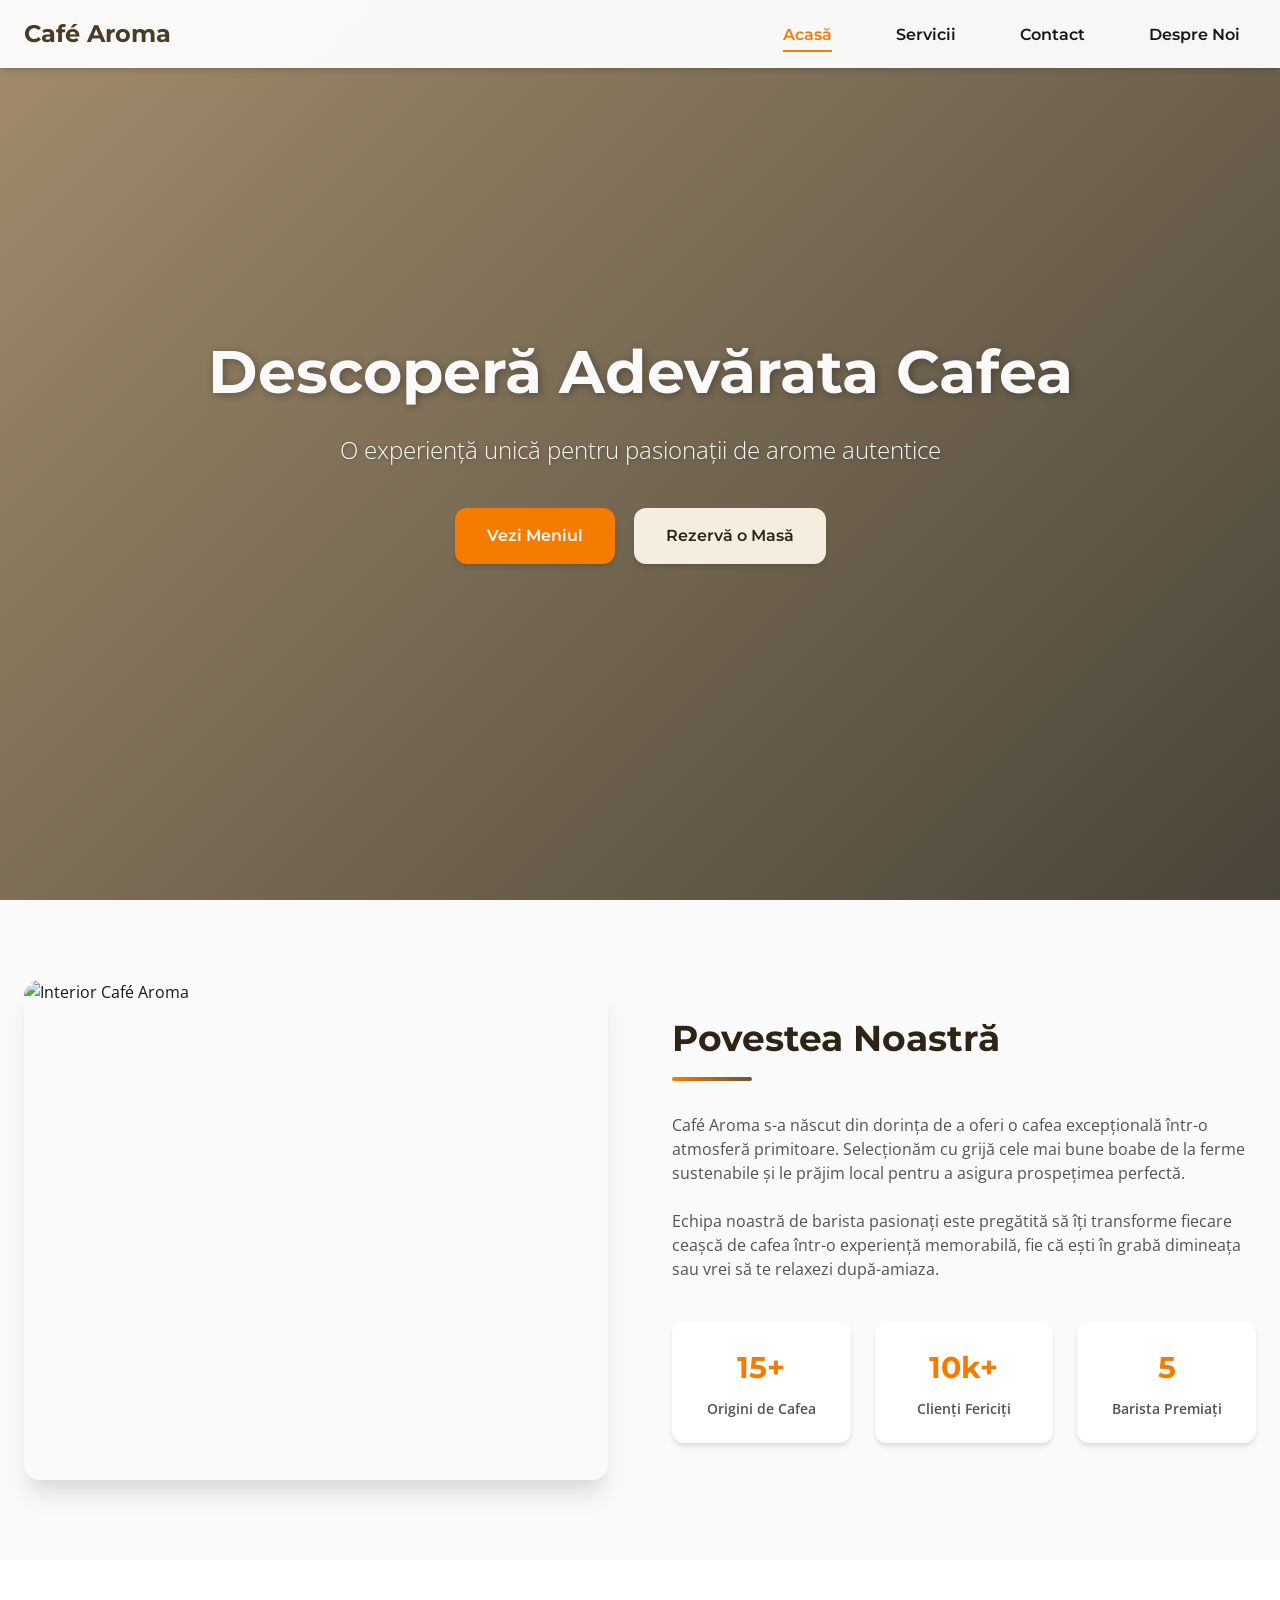
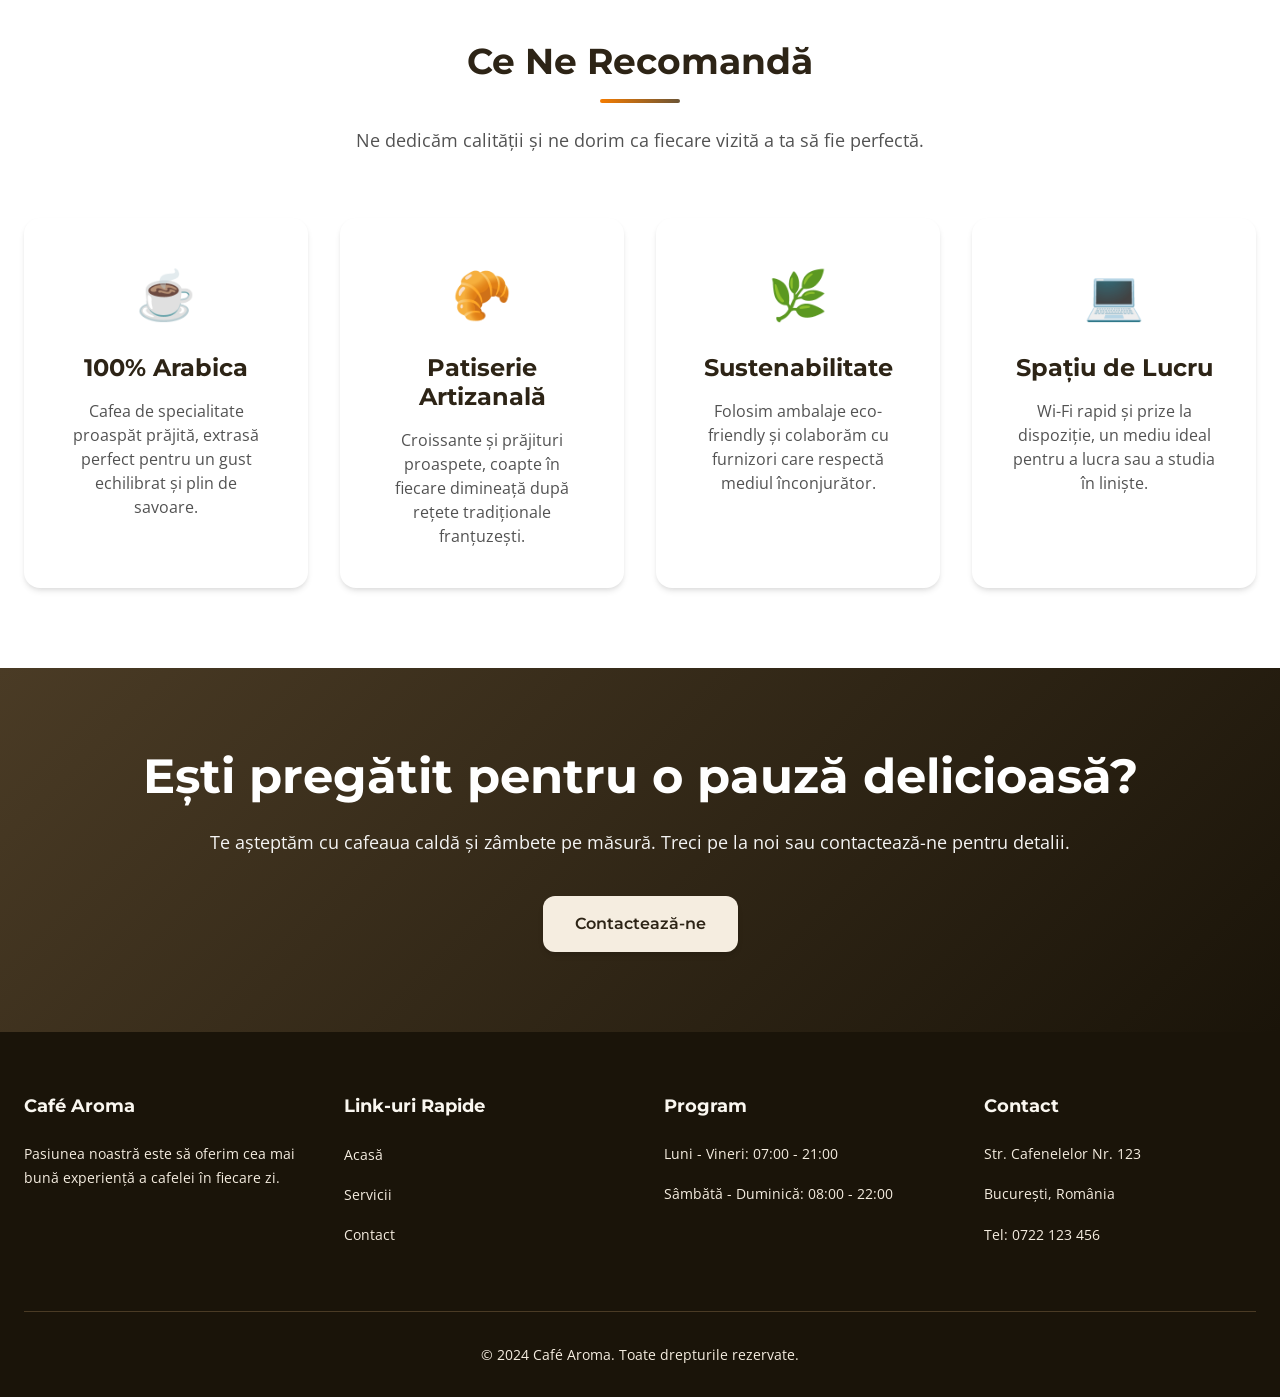
==== commit 095a60d2: "about.html am creeat pagina about.html + am adaugat link in navbar catre toate paginile" ====
--- a/index.html
+++ b/index.html
@@ -40,6 +40,10 @@
                 <li class="nav-item">
                     <a href="contact.html" class="nav-link">Contact</a>
                 </li>
+                <li class="nav-item">
+                    <a href="about.html" class="nav-link">Despre Noi</a>
+                </li>
+
             </ul>
         </div>
     </nav>
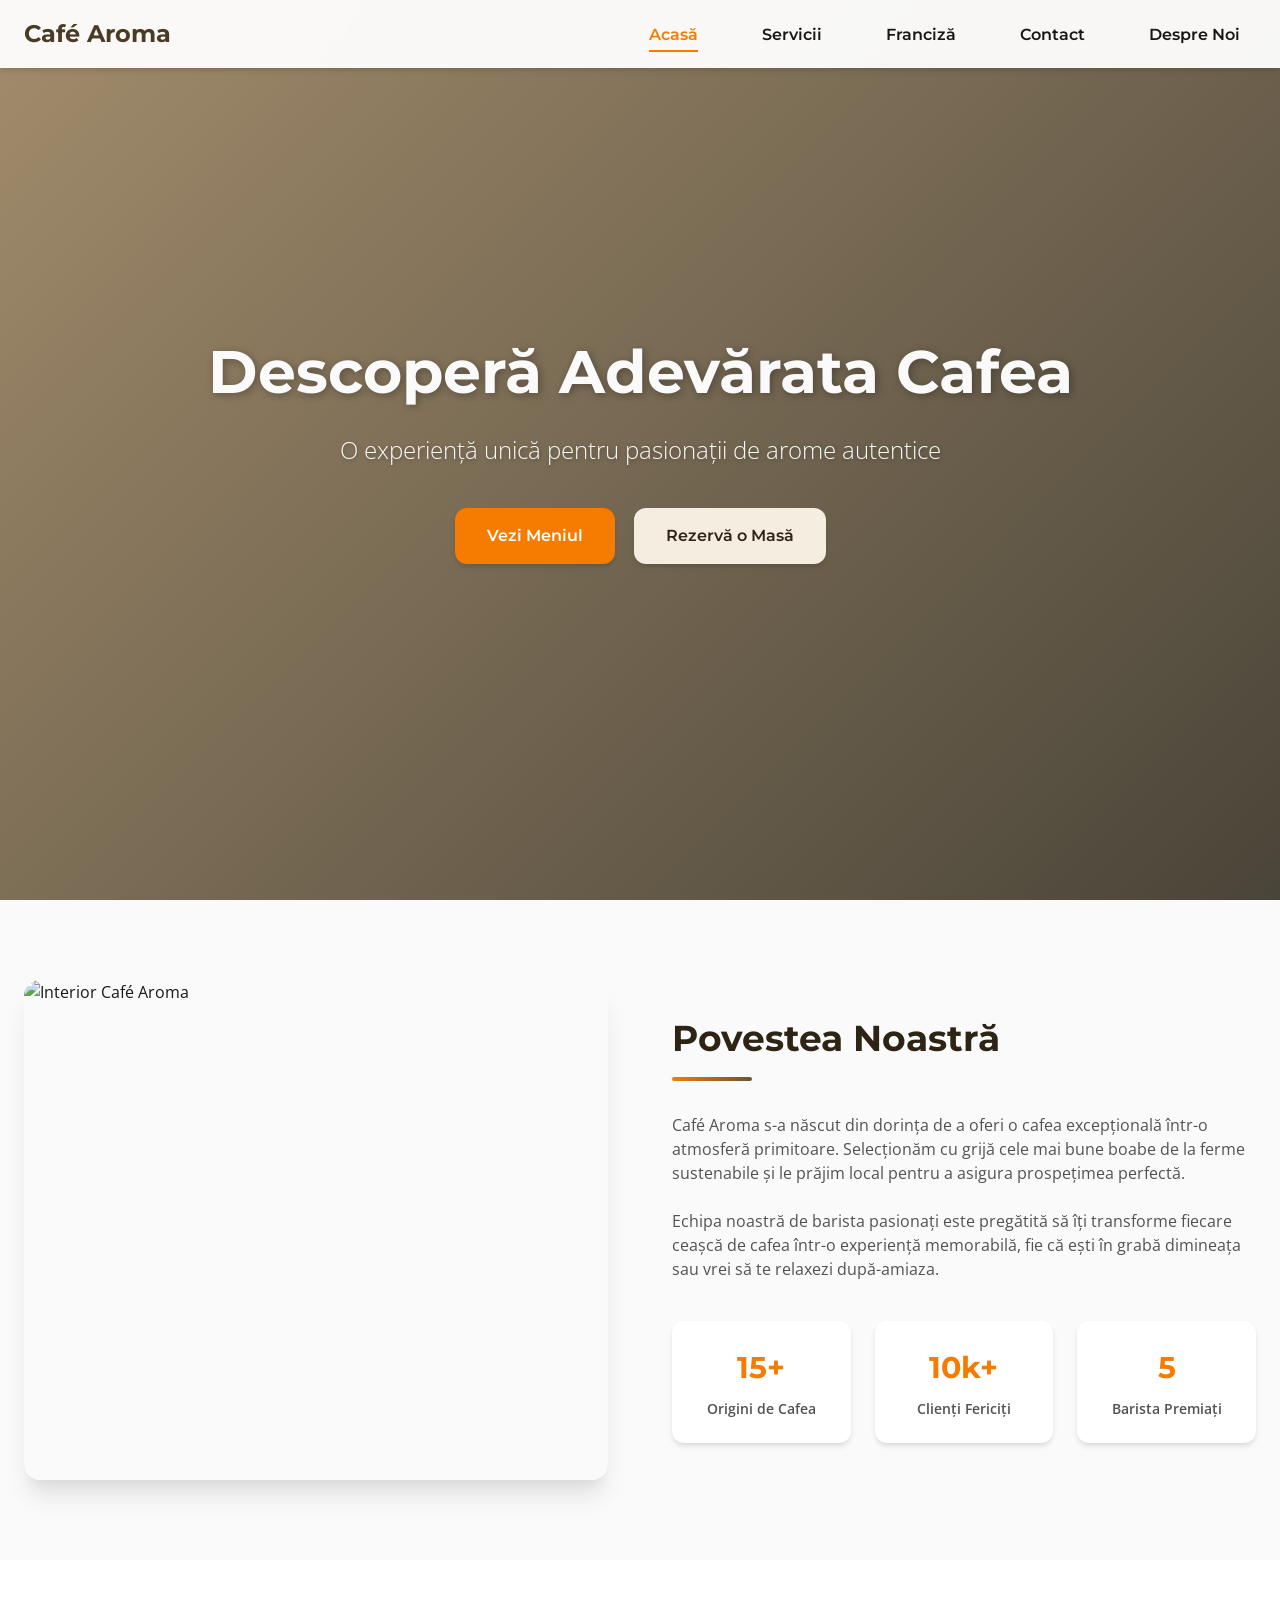
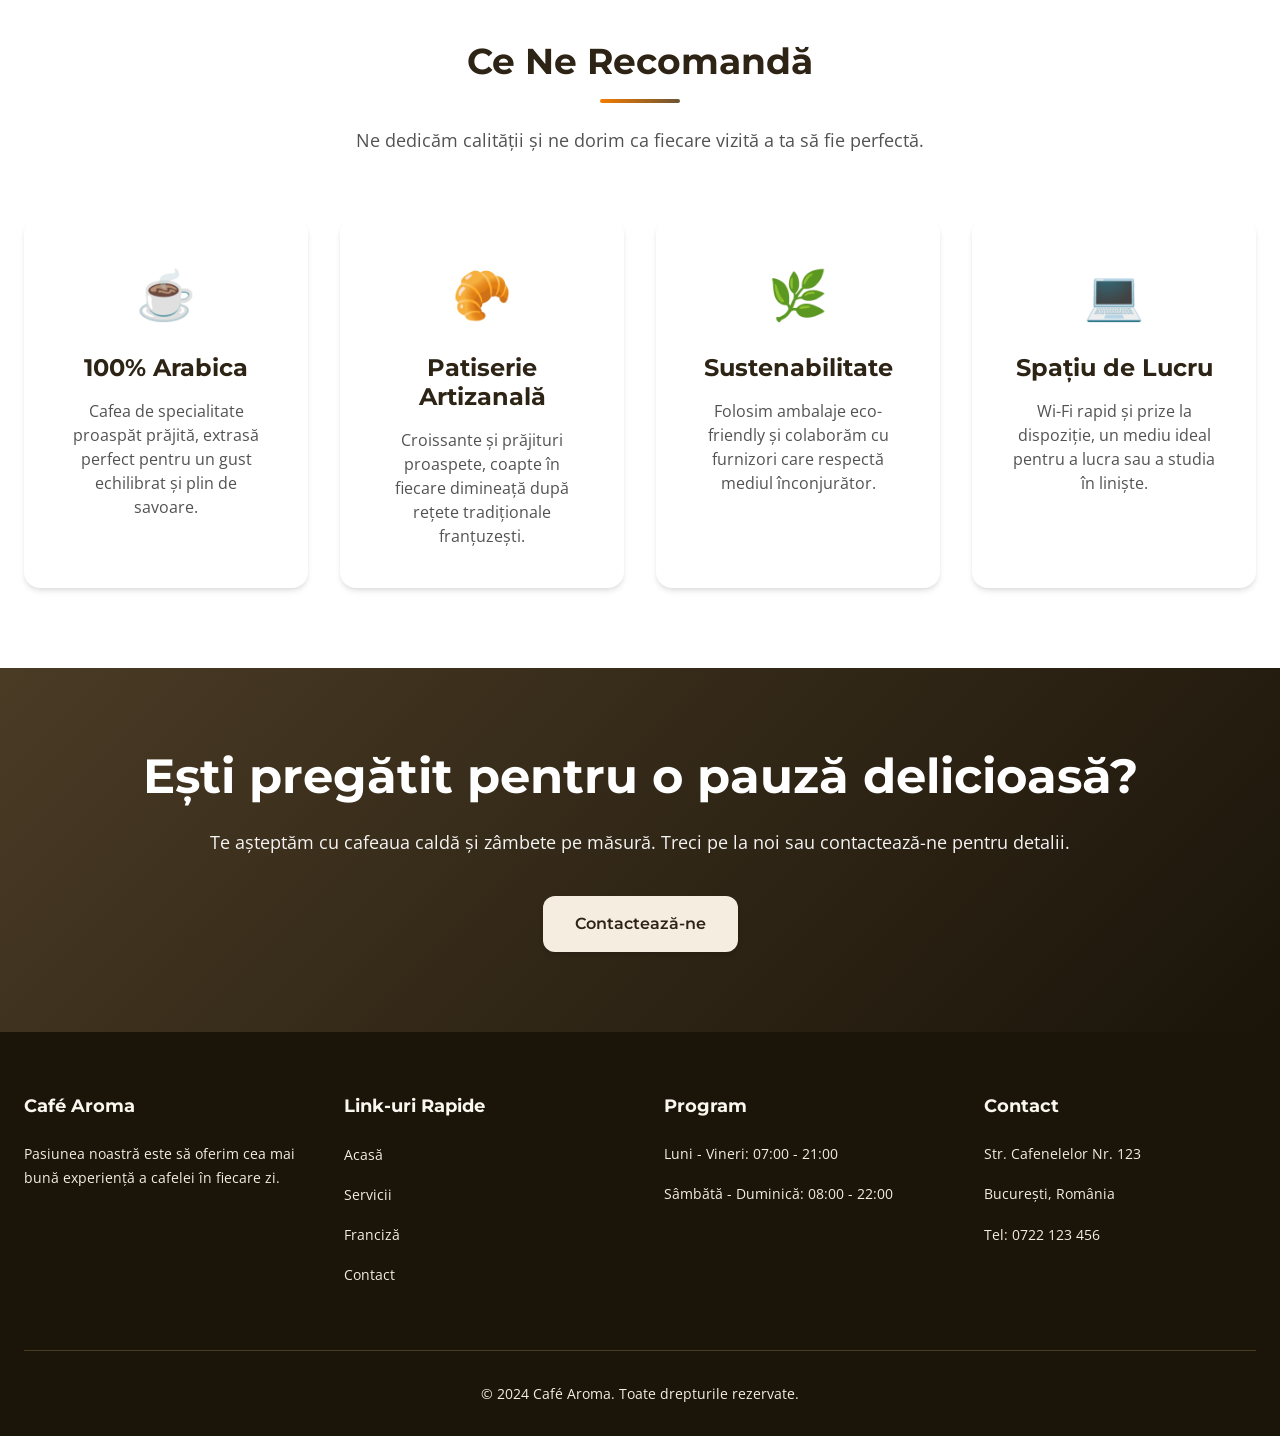
==== commit 5a15bfcf: "Add franciza" ====
--- a/index.html
+++ b/index.html
@@ -36,6 +36,9 @@
                 </li>
                 <li class="nav-item">
                     <a href="services.html" class="nav-link">Servicii</a>
+                </li>
+                <li class="nav-item">
+                    <a href="franciza.html" class="nav-link">Franciză</a>
                 </li>
                 <li class="nav-item">
                     <a href="contact.html" class="nav-link">Contact</a>
@@ -151,6 +154,7 @@
                     <ul>
                         <li><a href="index.html">Acasă</a></li>
                         <li><a href="services.html">Servicii</a></li>
+                        <li><a href="franciza.html">Franciză</a></li>
                         <li><a href="contact.html">Contact</a></li>
                     </ul>
                 </div>
--- a/css/main.css
+++ b/css/main.css
@@ -840,6 +840,37 @@
   background-color: rgba(255, 255, 255, 0.2);
 }
 
+/* Franchise Page */
+.franchise-highlight {
+  background-color: rgba(255, 255, 255, 0.95);
+  padding: var(--spacing-6);
+  border-radius: var(--radius-xl);
+  box-shadow: var(--shadow-xl);
+}
+
+.franchise-grid {
+  display: grid;
+  grid-template-columns: repeat(auto-fit, minmax(240px, 1fr));
+  gap: var(--spacing-4);
+}
+
+.franchise-step {
+  background-color: white;
+  border-radius: var(--radius-xl);
+  padding: var(--spacing-5);
+  box-shadow: var(--shadow-md);
+}
+
+.franchise-step h3 {
+  color: var(--color-primary-800);
+  margin-bottom: var(--spacing-3);
+}
+
+.franchise-step p {
+  color: var(--color-text-secondary);
+  line-height: 1.8;
+}
+
 /* CTA Section */
 .cta-section {
   background: linear-gradient(
